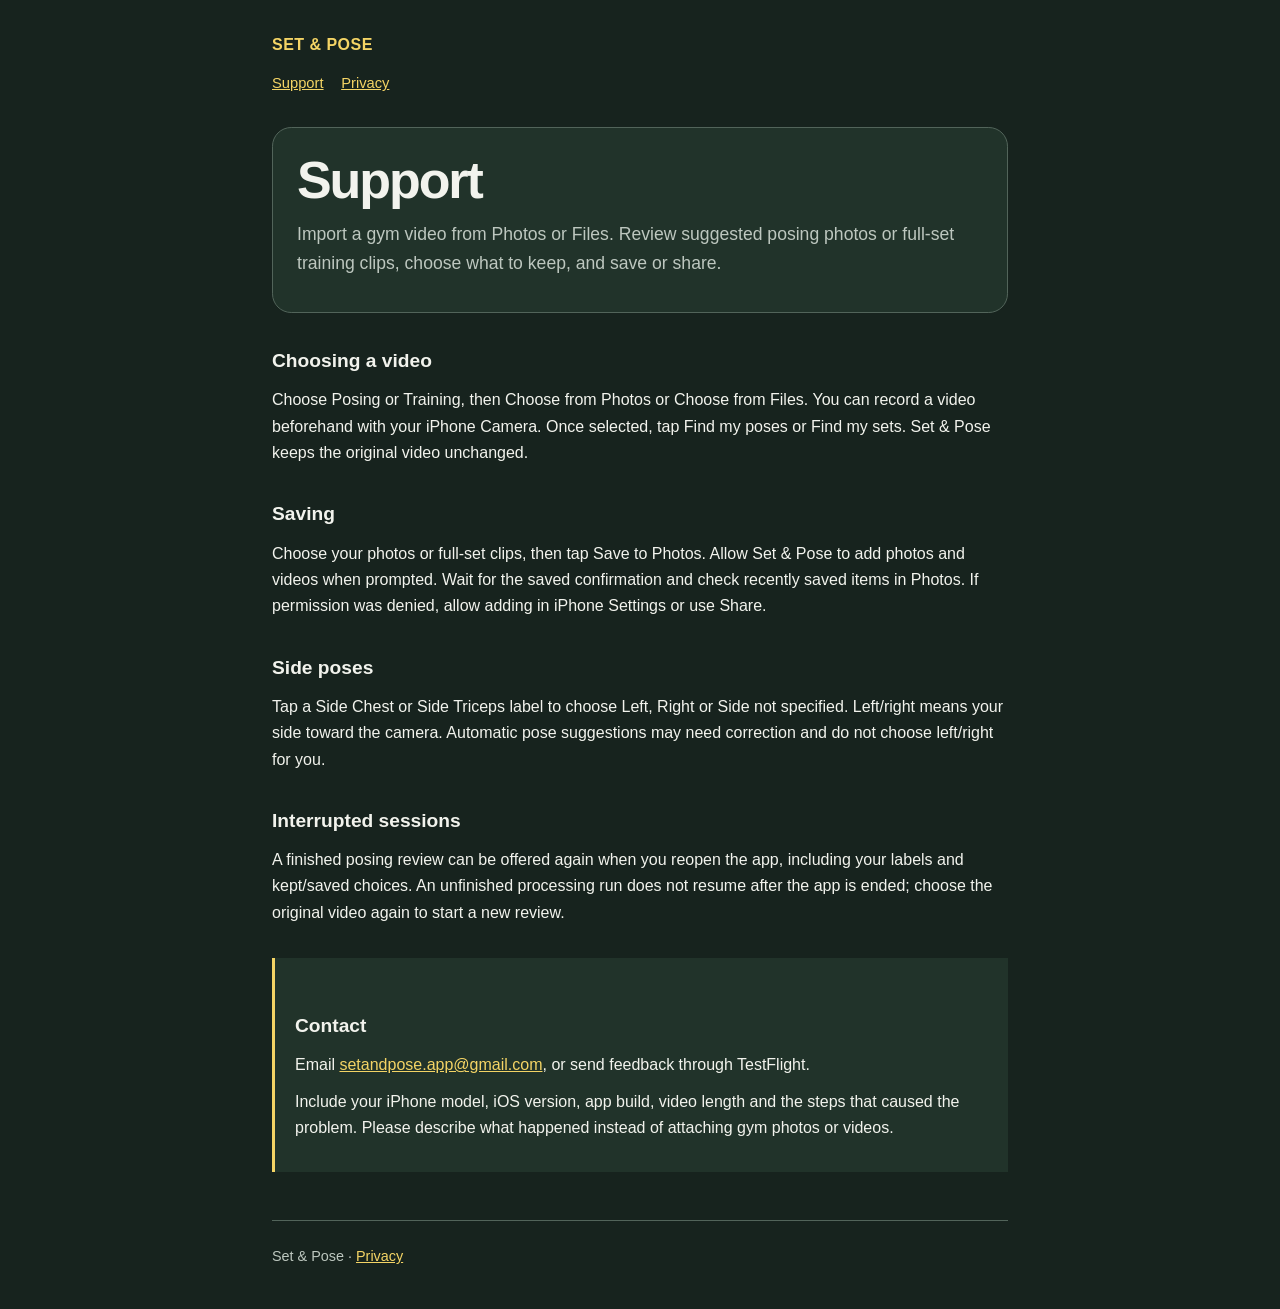
==== index.html @ f3830eb8 "Support and privacy pages for the Set & Pose beta" ====
<!doctype html>
<html lang="en">
<head>
  <meta charset="utf-8">
  <meta name="viewport" content="width=device-width, initial-scale=1">
  <meta name="description" content="Set & Pose beta support and help.">
  <title>Support — Set &amp; Pose</title>
  <link rel="stylesheet" href="styles.css">
</head>
<body>
  <header>
    <div class="brand">SET &amp; POSE</div>
    <nav aria-label="Pages"><a href="index.html" aria-current="page">Support</a><a href="privacy.html">Privacy</a></nav>
  </header>
  <main>
    <section class="intro">
      <h1>Support</h1>
      <p class="lead">Import a gym video from Photos or Files. Review suggested posing photos or full-set training clips, choose what to keep, and save or share.</p>
    </section>
    <h2>Choosing a video</h2>
    <p>Choose Posing or Training, then Choose from Photos or Choose from Files. You can record a video beforehand with your iPhone Camera. Once selected, tap Find my poses or Find my sets. Set &amp; Pose keeps the original video unchanged.</p>
    <h2>Saving</h2>
    <p>Choose your photos or full-set clips, then tap Save to Photos. Allow Set &amp; Pose to add photos and videos when prompted. Wait for the saved confirmation and check recently saved items in Photos. If permission was denied, allow adding in iPhone Settings or use Share.</p>
    <h2>Side poses</h2>
    <p>Tap a Side Chest or Side Triceps label to choose Left, Right or Side not specified. Left/right means your side toward the camera. Automatic pose suggestions may need correction and do not choose left/right for you.</p>
    <h2>Interrupted sessions</h2>
    <p>A finished posing review can be offered again when you reopen the app, including your labels and kept/saved choices. An unfinished processing run does not resume after the app is ended; choose the original video again to start a new review.</p>
    <section class="contact">
      <h2>Contact</h2>
      <p>Email <a href="mailto:setandpose.app@gmail.com">setandpose.app@gmail.com</a>, or send feedback through TestFlight.</p>
      <p>Include your iPhone model, iOS version, app build, video length and the steps that caused the problem. Please describe what happened instead of attaching gym photos or videos.</p>
    </section>
  </main>
  <footer>Set &amp; Pose · <a href="privacy.html">Privacy</a></footer>
</body>
</html>
---- styles.css ----
:root {
  color-scheme: light dark;
  --ink: #f2f3ed;
  --muted: #bdc7bf;
  --ground: #17231e;
  --surface: #21332a;
  --accent: #f4d465;
  --line: #52645a;
  font-family: -apple-system, BlinkMacSystemFont, "Segoe UI", sans-serif;
}

* { box-sizing: border-box; }
body { margin: 0; background: var(--ground); color: var(--ink); line-height: 1.65; }
a { color: var(--accent); }
.preview { padding: .65rem 1rem; text-align: center; background: #3b3420; color: #ffe99a; font-size: .85rem; }
header, main, footer { width: min(100% - 2rem, 46rem); margin-inline: auto; }
header { padding: 2rem 0 1rem; }
.brand { color: var(--accent); font-weight: 750; letter-spacing: .03em; }
nav { display: flex; gap: 1.1rem; margin-top: .8rem; }
nav a { font-size: .92rem; }
main { padding: 1rem 0 3rem; }
.intro { padding: 1.5rem; border: 1px solid var(--line); border-radius: 1.2rem; background: var(--surface); }
h1 { margin: 0 0 .7rem; font-size: clamp(2rem, 8vw, 3.25rem); line-height: 1.08; letter-spacing: -.04em; }
h2 { margin: 2rem 0 .5rem; font-size: 1.2rem; }
p { margin: .65rem 0; }
.lead { color: var(--muted); font-size: 1.1rem; }
.contact { margin-top: 2rem; padding: 1.25rem; border-left: 3px solid var(--accent); background: var(--surface); }
footer { padding: 1.5rem 0 2.5rem; color: var(--muted); border-top: 1px solid var(--line); font-size: .9rem; }
@media (prefers-reduced-motion: reduce) { *, *::before, *::after { scroll-behavior: auto !important; } }
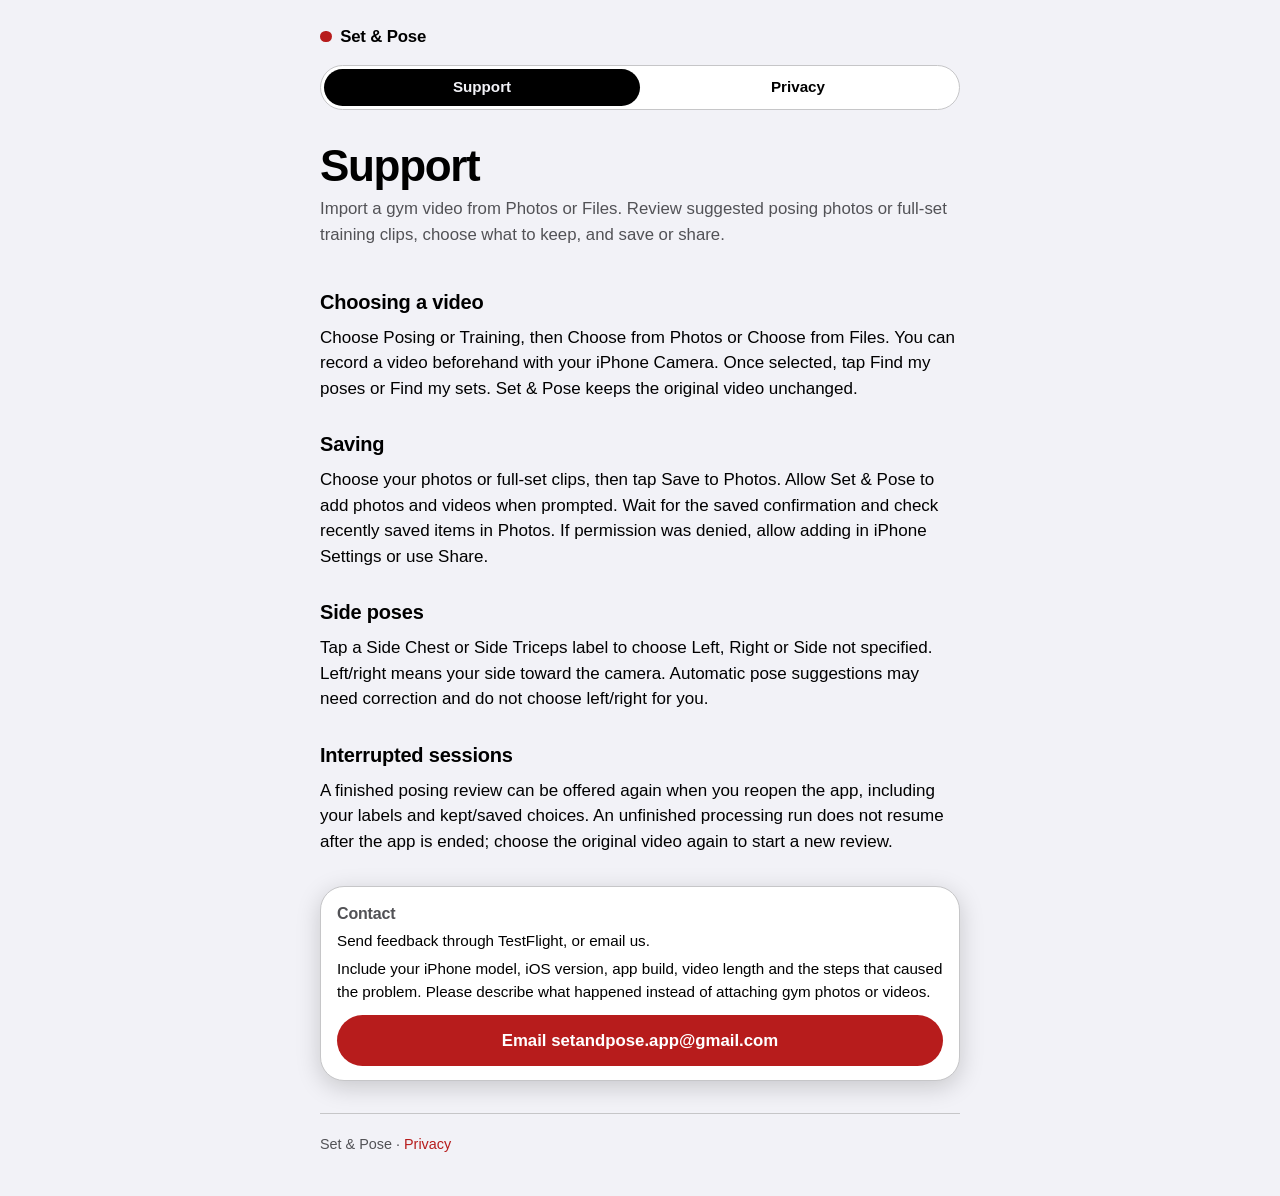
==== commit 60e890ab: "Match the app's design system: system type, plate red accent, light and dark" ====
--- a/index.html
+++ b/index.html
@@ -9,7 +9,7 @@
 </head>
 <body>
   <header>
-    <div class="brand">SET &amp; POSE</div>
+    <div class="brand">Set &amp; Pose</div>
     <nav aria-label="Pages"><a href="index.html" aria-current="page">Support</a><a href="privacy.html">Privacy</a></nav>
   </header>
   <main>
@@ -27,8 +27,9 @@
     <p>A finished posing review can be offered again when you reopen the app, including your labels and kept/saved choices. An unfinished processing run does not resume after the app is ended; choose the original video again to start a new review.</p>
     <section class="contact">
       <h2>Contact</h2>
-      <p>Email <a href="mailto:setandpose.app@gmail.com">setandpose.app@gmail.com</a>, or send feedback through TestFlight.</p>
+      <p>Send feedback through TestFlight, or email us.</p>
       <p>Include your iPhone model, iOS version, app build, video length and the steps that caused the problem. Please describe what happened instead of attaching gym photos or videos.</p>
+      <a class="button" href="mailto:setandpose.app@gmail.com">Email setandpose.app@gmail.com</a>
     </section>
   </main>
   <footer>Set &amp; Pose · <a href="privacy.html">Privacy</a></footer>
--- a/styles.css
+++ b/styles.css
@@ -1,29 +1,64 @@
+/* Set & Pose public pages. Tokens follow the app's design system
+   (docs/superpowers/specs/2026-10-10-two-appearance-restyle-design.md):
+   one system, two appearances, plate red as the only accent, SF Pro via system fonts. */
 :root {
   color-scheme: light dark;
-  --ink: #f2f3ed;
-  --muted: #bdc7bf;
-  --ground: #17231e;
-  --surface: #21332a;
-  --accent: #f4d465;
-  --line: #52645a;
-  font-family: -apple-system, BlinkMacSystemFont, "Segoe UI", sans-serif;
+  --ground: #f2f2f7;
+  --surface: #ffffff;
+  --text-primary: #000000;
+  --text-secondary: #525256;
+  --hairline: #c6c6c8;
+  --accent: #b71c1c;
+  --on-accent: #ffffff;
+  font-family: -apple-system, BlinkMacSystemFont, "SF Pro Text", "Helvetica Neue", Helvetica, Arial, sans-serif;
+}
+@media (prefers-color-scheme: dark) {
+  :root {
+    --ground: #000000;
+    --surface: #1c1c1e;
+    --text-primary: #ffffff;
+    --text-secondary: #8e8e93;
+    --hairline: #3a3a3c;
+  }
 }
 
 * { box-sizing: border-box; }
-body { margin: 0; background: var(--ground); color: var(--ink); line-height: 1.65; }
-a { color: var(--accent); }
-.preview { padding: .65rem 1rem; text-align: center; background: #3b3420; color: #ffe99a; font-size: .85rem; }
-header, main, footer { width: min(100% - 2rem, 46rem); margin-inline: auto; }
-header { padding: 2rem 0 1rem; }
-.brand { color: var(--accent); font-weight: 750; letter-spacing: .03em; }
-nav { display: flex; gap: 1.1rem; margin-top: .8rem; }
-nav a { font-size: .92rem; }
-main { padding: 1rem 0 3rem; }
-.intro { padding: 1.5rem; border: 1px solid var(--line); border-radius: 1.2rem; background: var(--surface); }
-h1 { margin: 0 0 .7rem; font-size: clamp(2rem, 8vw, 3.25rem); line-height: 1.08; letter-spacing: -.04em; }
-h2 { margin: 2rem 0 .5rem; font-size: 1.2rem; }
-p { margin: .65rem 0; }
-.lead { color: var(--muted); font-size: 1.1rem; }
-.contact { margin-top: 2rem; padding: 1.25rem; border-left: 3px solid var(--accent); background: var(--surface); }
-footer { padding: 1.5rem 0 2.5rem; color: var(--muted); border-top: 1px solid var(--line); font-size: .9rem; }
+html { -webkit-text-size-adjust: 100%; }
+body { margin: 0; background: var(--ground); color: var(--text-primary); line-height: 1.5; font-size: 17px; }
+a { color: var(--accent); text-decoration: none; }
+a:hover, a:focus-visible { text-decoration: underline; }
+.preview { padding: .6rem 1rem; text-align: center; color: var(--text-secondary); font-size: .85rem; border-bottom: 1px solid var(--hairline); }
+
+header, main, footer { width: min(100% - 2rem, 40rem); margin-inline: auto; }
+header { padding: 1.5rem 0 .5rem; display: flex; flex-direction: column; gap: 1rem; }
+.brand { font-weight: 700; font-size: 1.05rem; letter-spacing: -.01em; }
+.brand::before {
+  content: ""; display: inline-block; width: .7em; height: .7em; margin-right: .5em; border-radius: 50%;
+  background: var(--accent); vertical-align: -.02em;
+}
+
+/* Segmented control, like the Mandatory / Other tabs in review. */
+nav { display: flex; padding: 3px; border-radius: 999px; background: var(--surface); border: 1px solid var(--hairline); }
+nav a { flex: 1; text-align: center; padding: .45rem .8rem; border-radius: 999px; color: var(--text-primary); font-size: .95rem; font-weight: 600; }
+nav a[aria-current="page"] { background: var(--text-primary); color: var(--ground); }
+nav a:hover { text-decoration: none; }
+
+main { padding: 1rem 0 2rem; }
+h1 { margin: 0 0 .35rem; font-size: clamp(2.1rem, 8vw, 2.75rem); line-height: 1.1; font-weight: 700; letter-spacing: -.03em; }
+.lead { margin: 0; color: var(--text-secondary); font-size: 1.05rem; }
+.intro { padding: .5rem 0 .75rem; }
+h2 { margin: 1.75rem 0 .4rem; font-size: 1.25rem; font-weight: 700; letter-spacing: -.01em; }
+p { margin: .5rem 0; }
+main > p { color: var(--text-primary); }
+
+/* Floating opaque capsule bar, like the kept / Save bar. */
+.contact { margin-top: 2rem; padding: .9rem 1rem; display: grid; gap: .3rem;
+  background: var(--surface); border: 1px solid var(--hairline); border-radius: 1.5rem; box-shadow: 0 6px 24px rgba(0,0,0,.18); }
+.contact h2 { margin: 0; font-size: 1rem; color: var(--text-secondary); font-weight: 600; }
+.contact p { margin: 0; font-size: .95rem; }
+.contact .button { display: block; margin-top: .4rem; padding: .8rem 1rem; border-radius: 999px; text-align: center;
+  background: var(--accent); color: var(--on-accent); font-weight: 700; font-size: 1.05rem; }
+.contact .button:hover { text-decoration: none; filter: brightness(1.08); }
+
+footer { padding: 1.25rem 0 2.5rem; color: var(--text-secondary); border-top: 1px solid var(--hairline); font-size: .9rem; }
 @media (prefers-reduced-motion: reduce) { *, *::before, *::after { scroll-behavior: auto !important; } }
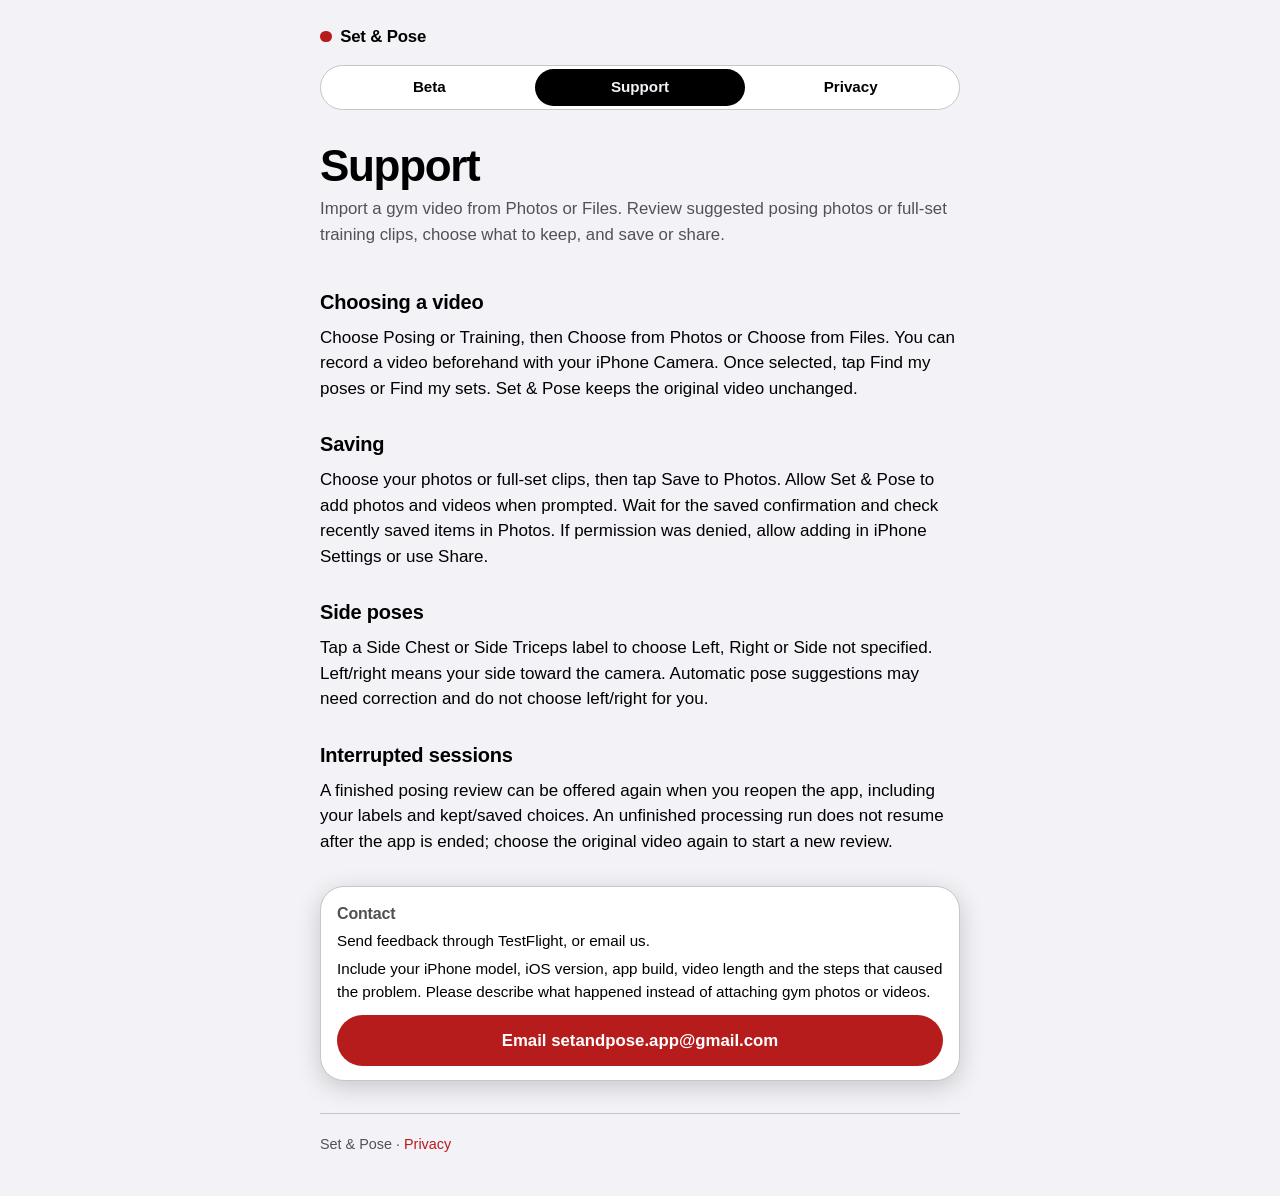
==== commit 80aa12e0: "Beta page with the TestFlight public link; Beta tab in the nav" ====
--- a/index.html
+++ b/index.html
@@ -10,7 +10,7 @@
 <body>
   <header>
     <div class="brand">Set &amp; Pose</div>
-    <nav aria-label="Pages"><a href="index.html" aria-current="page">Support</a><a href="privacy.html">Privacy</a></nav>
+    <nav aria-label="Pages"><a href="beta.html">Beta</a><a href="index.html" aria-current="page">Support</a><a href="privacy.html">Privacy</a></nav>
   </header>
   <main>
     <section class="intro">
